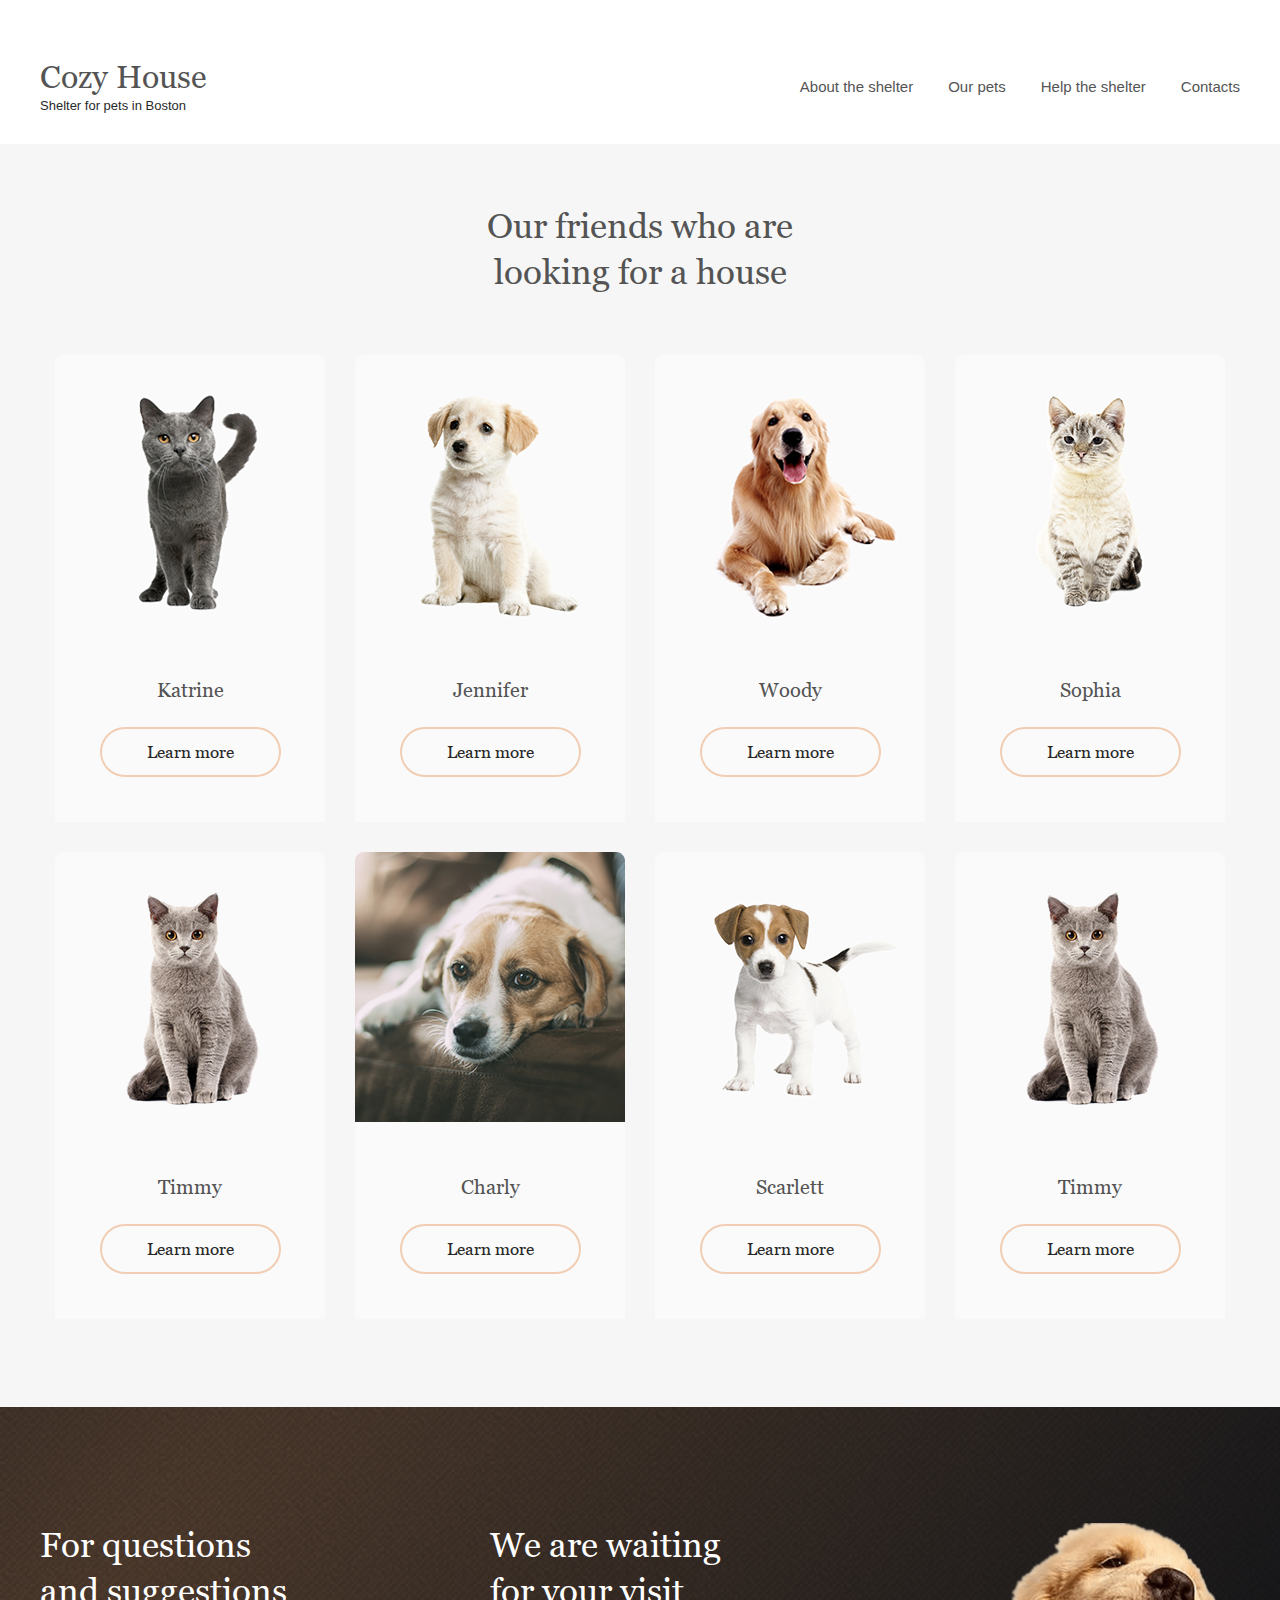
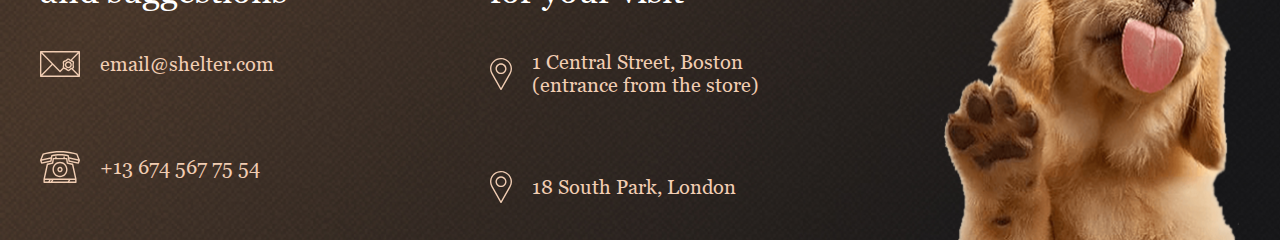
==== pets.html @ b6d7bbcd "init:completion of pets.html and added id to nav__links" ====
<!DOCTYPE html>
<html lang="en">
<head>
  <meta charset="UTF-8">
  <meta http-equiv="X-UA-Compatible" content="IE=edge">
  <meta name="viewport" content="width=device-width, initial-scale=1.0">
  <link rel='stylesheet' href="./fonts/stylesheet.css">
  <link rel="stylesheet" href="./style.css">
  <title>Our Pets</title>
</head>
<body>
  <header>
    <div class="container">
      <nav class="pets__nav">
        <div class="header__wrap">
          <p class="header__logo pets__logo">Cozy House</p>
          <span class="header__subtitle pets__subtitle">Shelter for pets in Boston</span>
        </div>
       <ul class="nav__list">
         <li class="nav__item"><a href="#" class="nav__link pets__link">About the shelter</a></li>
         <li class="nav__item"><a href="#" class="nav__link pets__link">Our pets</a></li>
         <li class="nav__item"><a href="#" class="nav__link pets__link">Help the shelter</a></li>
         <li class="nav__item"><a href="#" class="nav__link pets__link">Contacts</a></li>
       </ul>
      </nav>
    </div>
  </header>
  <main>
    <section class="pets">
    <div class="container">
      <h3 class="friends__title">Our friends who
        are looking for a house</h3>
       <div class="friends__wrap pets__wrap">
        <div class="friends__item">
          <img class="friends__image" src="./img/pets-katrine.png" alt="cat">
          <p class="friends__text">Katrine</p>
          <button class="friend__button">Learn more</button>
        </div>
        <div class="friends__item">
          <img class="friends__image" src="./img/pets-jennifer.png" alt="puppy">
          <p class="friends__text">Jennifer</p>
          <button class="friend__button">Learn more</button>
        </div>
        <div class="friends__item">
          <img class="friends__image" src="./img/pets-woody.png" alt="dog">
          <p class="friends__text">Woody</p>
          <button class="friend__button">Learn more</button>
        </div>
        <div class="friends__item">
          <img class="friends__image" src="./img/pets-sophia.png" alt="dog">
          <p class="friends__text">Sophia</p>
          <button class="friend__button">Learn more</button>
        </div>
    
          <div class="friends__item pets__item">
            <img class="friends__image" src="./img/pets-timmy.png" alt="cat">
            <p class="friends__text">Timmy</p>
            <button class="friend__button">Learn more</button>
          </div>
          <div class="friends__item pets__item">
            <img class="friends__image" src="./img/pets-charly.png" alt="dog">
            <p class="friends__text">Charly</p>
            <button class="friend__button">Learn more</button>
          </div>
          <div class="friends__item pets__item">
            <img class="friends__image" src="./img/pets-scarlet.png" alt="dog">
            <p class="friends__text">Scarlett</p>
            <button class="friend__button">Learn more</button>
          </div>
          <div class="friends__item pets__item">
            <img class="friends__image" src="./img/pets-timmy.png" alt="cat">
            <p class="friends__text">Timmy</p>
            <button class="friend__button">Learn more</button>
          </div>
        
       </div>

      </div>
     </section>
  </main>
  
  <footer class="footer">
    <div class="container">
    <div class="footer__wrapper">
      <div class="footer__contact">
       <h3 class="footer__title">For questions and suggestions</h3>
       <div class="footer__row">
         <img class="footer__img" src="./img/mail.svg" alt="mail">
         <p class="footer__text">email@shelter.com</p>
       </div>
       <div class="footer__row">
        <img class="footer__img" src="./img/phone.svg" alt="mail">
        <p class="footer__text">+13 674 567 75 54</p>
      </div>
      
      </div>
      <div class="footer__address">
        <h3 class="footer__title">We are waiting for your visit</h3>
        <div class="footer__row">
          <img class="footer__img" src="./img/pin.svg" alt="mail">
          <p class="footer__text" class="footer__text">1 Central Street, Boston (entrance from the store)</p>
        </div>
        <div class="footer__row">
          <img class="footer__img" src="./img/pin.svg" alt="mail">
          <p class="footer__text">18 South Park, London </p>
        </div>
      </div>
      <img src="./img/footer-puppy.png" alt="footer-puppy">
    </div>
  </div>
  </footer>
 
</body>
</html>
---- fonts/stylesheet.css ----
@font-face {
    font-family: 'Georgia';
    src: url('Georgia-Bold.eot');
    src: url('Georgia-Bold.eot?#iefix') format('embedded-opentype'),
        url('Georgia-Bold.woff2') format('woff2'),
        url('Georgia-Bold.woff') format('woff'),
        url('Georgia-Bold.ttf') format('truetype'),
        url('Georgia-Bold.svg#Georgia-Bold') format('svg');
    font-weight: bold;
    font-style: normal;
    font-display: swap;
}

@font-face {
    font-family: 'Georgia';
    src: url('Georgia-BoldItalic.eot');
    src: url('Georgia-BoldItalic.eot?#iefix') format('embedded-opentype'),
        url('Georgia-BoldItalic.woff2') format('woff2'),
        url('Georgia-BoldItalic.woff') format('woff'),
        url('Georgia-BoldItalic.ttf') format('truetype'),
        url('Georgia-BoldItalic.svg#Georgia-BoldItalic') format('svg');
    font-weight: bold;
    font-style: italic;
    font-display: swap;
}

@font-face {
    font-family: 'Georgia';
    src: url('Georgia-Italic.eot');
    src: url('Georgia-Italic.eot?#iefix') format('embedded-opentype'),
        url('Georgia-Italic.woff2') format('woff2'),
        url('Georgia-Italic.woff') format('woff'),
        url('Georgia-Italic.ttf') format('truetype'),
        url('Georgia-Italic.svg#Georgia-Italic') format('svg');
    font-weight: normal;
    font-style: italic;
    font-display: swap;
}

@font-face {
    font-family: 'Georgia';
    src: url('Georgia.eot');
    src: url('Georgia.eot?#iefix') format('embedded-opentype'),
        url('Georgia.woff2') format('woff2'),
        url('Georgia.woff') format('woff'),
        url('Georgia.ttf') format('truetype'),
        url('Georgia.svg#Georgia') format('svg');
    font-weight: normal;
    font-style: normal;
    font-display: swap;
}
---- style.css ----
*{
  margin:0;
  padding:0;
  box-sizing: border-box;
}
body {
  font-family: 'Georgia',Arial, Helvetica, sans-serif;
}
img{
  max-width: 100%;
}
.container {
  max-width: 1200px;
  margin: 0 auto;
  padding-top:60px;
 
}
.header {
background: url(./img/start-screen-background.jpg) ;
background-repeat: no-repeat;
background-size: cover;

}
.header__logo{
font-family: 'Georgia';
font-style: normal;
font-weight: 400;
font-size: 32px;
line-height: 110%;
color: #F1CDB3;

}
.header__subtitle{
font-family: 'Arial';
font-style: normal;
font-weight: 400;
font-size: 13px;
line-height: 15px;
color: #FFFFFF;
}


nav{
  display: flex;
  justify-content: space-between;
  align-items: center;
}
.nav__list{
  list-style-type: none;
  display: flex;
  
}
.nav__item{
  margin-right: 35px;
}
.nav__item:last-child{
  margin: 0;
}
.nav__link {
  text-decoration: none;
  font-family: 'Arial';
  font-style: normal;
  font-weight: 400;
  font-size: 15px;
  line-height: 160%;
  color: #CDCDCD;
}
.nav__link:hover{
  font-weight: 400;
  font-size: 15px;
  line-height: 160%;
  color: #FAFAFA;
  border-bottom: 1px solid #F1CDB3;
}
.hero{
  margin-top: 77px;
}
.hero__row{
  display:flex;
  justify-content: space-around;
  align-items: center;
}
.hero__image{
  display:block;
}

.hero__title{
  font-family: 'Georgia';
  font-style: normal;
  font-weight: 400;
  font-size: 44px;
  line-height: 130%;
  color: #FFFFFF;
  max-width:310px;
}
.hero__text{
  font-family: 'Arial';
  font-style: normal;
  font-weight: 400;
  font-size: 15px;
  line-height: 160%;
  color: #CDCDCD;
  margin:42px 0;
  max-width:460px;
  text-align: justify;
}
.hero__button{
  font-family: 'Georgia';
  font-style: normal;
  font-weight: 400;
  font-size: 17px;
  line-height: 130%;
  color: #292929;
  padding:15px 45px;
  border:none;
  background: #F1CDB3;
  border-radius: 100px;
  cursor: pointer;
  
}
.hero__button:hover{
  background: #FDDCC4;
}
.about{
  padding: 80px 0 100px;
}
.about__row{
  display:flex;
  justify-content: space-evenly;
  
}
.about__title{
  font-family: 'Georgia';
  font-style: normal;
  font-weight: 400;
  font-size: 35px;
  line-height: 130%;
  color: #545454;
}
.about__wrap{
  max-width:430px;
}
.about__image{
  max-width: 300px;
  max-height: 408px;
}
.about__text{
  font-family: 'Arial';
  font-style: normal;
  font-weight: 400;
  font-size: 15px;
  line-height: 160%;
  color: #4C4C4C;
  padding:25px 0;
}
.friends{
  background-color:#F6F6F6;
  padding:80px 0;
  text-align: center;
}
.friends__title{
  font-family: 'Georgia';
  font-style: normal;
  font-weight: 400;
  font-size: 35px;
  line-height: 130%;
  color: #545454;
  max-width:400px;
  margin:0 auto;
  text-align: center;
}

.friends__wrap{
  display:flex;
  justify-content: space-around;
  margin-top:60px;
}
.friends__item{
  background: #FAFAFA;
  width:270px;
  text-align: center;
  border-radius: 9px 9px 0px 0px;
}
.friends__text{
  padding:50px 0 25px;
  font-family: 'Georgia';
  font-style: normal;
  font-weight: 400;
  font-size: 20px;
  line-height: 23px;
  color: #545454;
}
.friend__button{
  background: #FAFAFA;
  margin-bottom: 45px;
  font-family: 'Georgia';
  font-style: normal;
  font-weight: 400;
  font-size: 17px;
  line-height: 130%;
  color: #292929;
  padding:12px 45px;
  border-radius: 100px;
  border:2px solid #F1CDB3;
  cursor: pointer;
}
.friend__button:hover{
  background: #FDDCC4;
}
.friends__button{
  background: #F1CDB3;
  border-radius: 100px;
  border:2px solid #F1CDB3;
  cursor: pointer;
  font-family: 'Georgia';
  font-style: normal;
  font-weight: 400;
  font-size: 17px;
  line-height: 130%;
  color: #292929;
  padding:15px 45px;
  margin:60px 0;
  
}
.friends__button:hover{
  background: #FDDCC4;
}
.help{
  padding-bottom: 100px;
}
.help__title{
  
}
.help__row{
  display:flex;
  flex-wrap: wrap;
  justify-content: space-around;
  row-gap: 120px;
  column-gap: 55px;
}
.help__wrap{
  display:flex;
  flex-wrap: wrap;
  justify-content:space-evenly;
  row-gap: 120px;
  column-gap: 55px;
  padding-top: 58px;
}
.help__item{
  text-align: center;
}
.help__item img{
  padding-bottom: 30px;
}
.help__item p{
  font-family: 'Georgia';
  font-style: normal;
  font-weight: 400;
  font-size: 20px;
  line-height: 115%;
  color: #545454;
}
.help__title{
  font-family: 'Georgia';
  font-style: normal;
  font-weight: 400;
  font-size: 35px;
  line-height: 130%;
  color: #545454;
  padding-top:80px;
  max-width:308px;
  margin:0 auto;
  text-align: center;
  padding-bottom: 58px;
}
.donation{
  padding:91px 0 110px;
}
.donation__wrap{
  display:flex;
  justify-content:center;
}
.donation__img{
 margin-right:30px;
}
.donation__number{
  max-width:380px;
}
.donation__title{
  font-family: 'Georgia';
  font-style: normal;
  font-weight: 400;
  font-size: 35px;
  line-height: 130%;
  color: #545454;
  margin-bottom: 20px;
 
}
.donation__subtitle{
  font-family: 'Georgia';
  font-style: normal;
  font-weight: 400;
  font-size: 15px;
  line-height: 110%;
  color: #545454;
}
.donation__text{
  font-family: 'Arial';
  font-style: italic;
  font-weight: 400;
  font-size: 12px;
  line-height: 18px;
  color: #B2B2B2;
}
.donation__row{
  display:flex;
  align-items: center;
  justify-content: center;
  background: #F1CDB3;
  border-radius: 9px;
  padding:10px 0;
  margin:20px 0;
  

}
.donation__image{
  padding-right: 15px;
}
.donation__credit-number{
  font-family: 'Georgia';
  font-style: normal;
  font-weight: 400;
  font-size: 20px;
  line-height: 115%;
  color: #545454;
}
.footer{
  background-image:url(./img/footer-gradient-background.jpg);
  background-size: cover;
  background-repeat: no-repeat;
}
.footer__wrapper{
  display:flex;
  justify-content: space-between;
  padding-top:56px;
}
.footer__title{
  font-family: 'Georgia';
  font-style: normal;
  font-weight: 400;
  font-size: 35px;
  line-height: 130%;
  color: #FFFFFF;
  max-width: 270px;
  
}
.footer__row{
  display:flex;
  align-items: center;
  padding:37px 0 37px;
  max-width: 270px;
}
.footer__text{
  font-family: 'Georgia';
  font-style: normal;
  font-weight: 400;
  font-size: 20px;
  line-height: 115%;
  color: #F1CDB3;
}
.footer__img{
  padding-right:20px;
}
.pets{
  background: #F6F6F6;
  text-align: center;
 
}
.pets__wrap{
  display: flex;
  flex-wrap: wrap;
}
.pets__item{
  margin: 30px 0 88px;
}
.pets__logo{
  color: #545454;
}
.pets__subtitle{
  color: #292929;
}
.pets__link{
  color: #545454;
}
.pets__link:hover{
  color: #292929;
}
.pets__nav{
  background-color: #FFFFFF;
  padding-bottom: 30px;
}
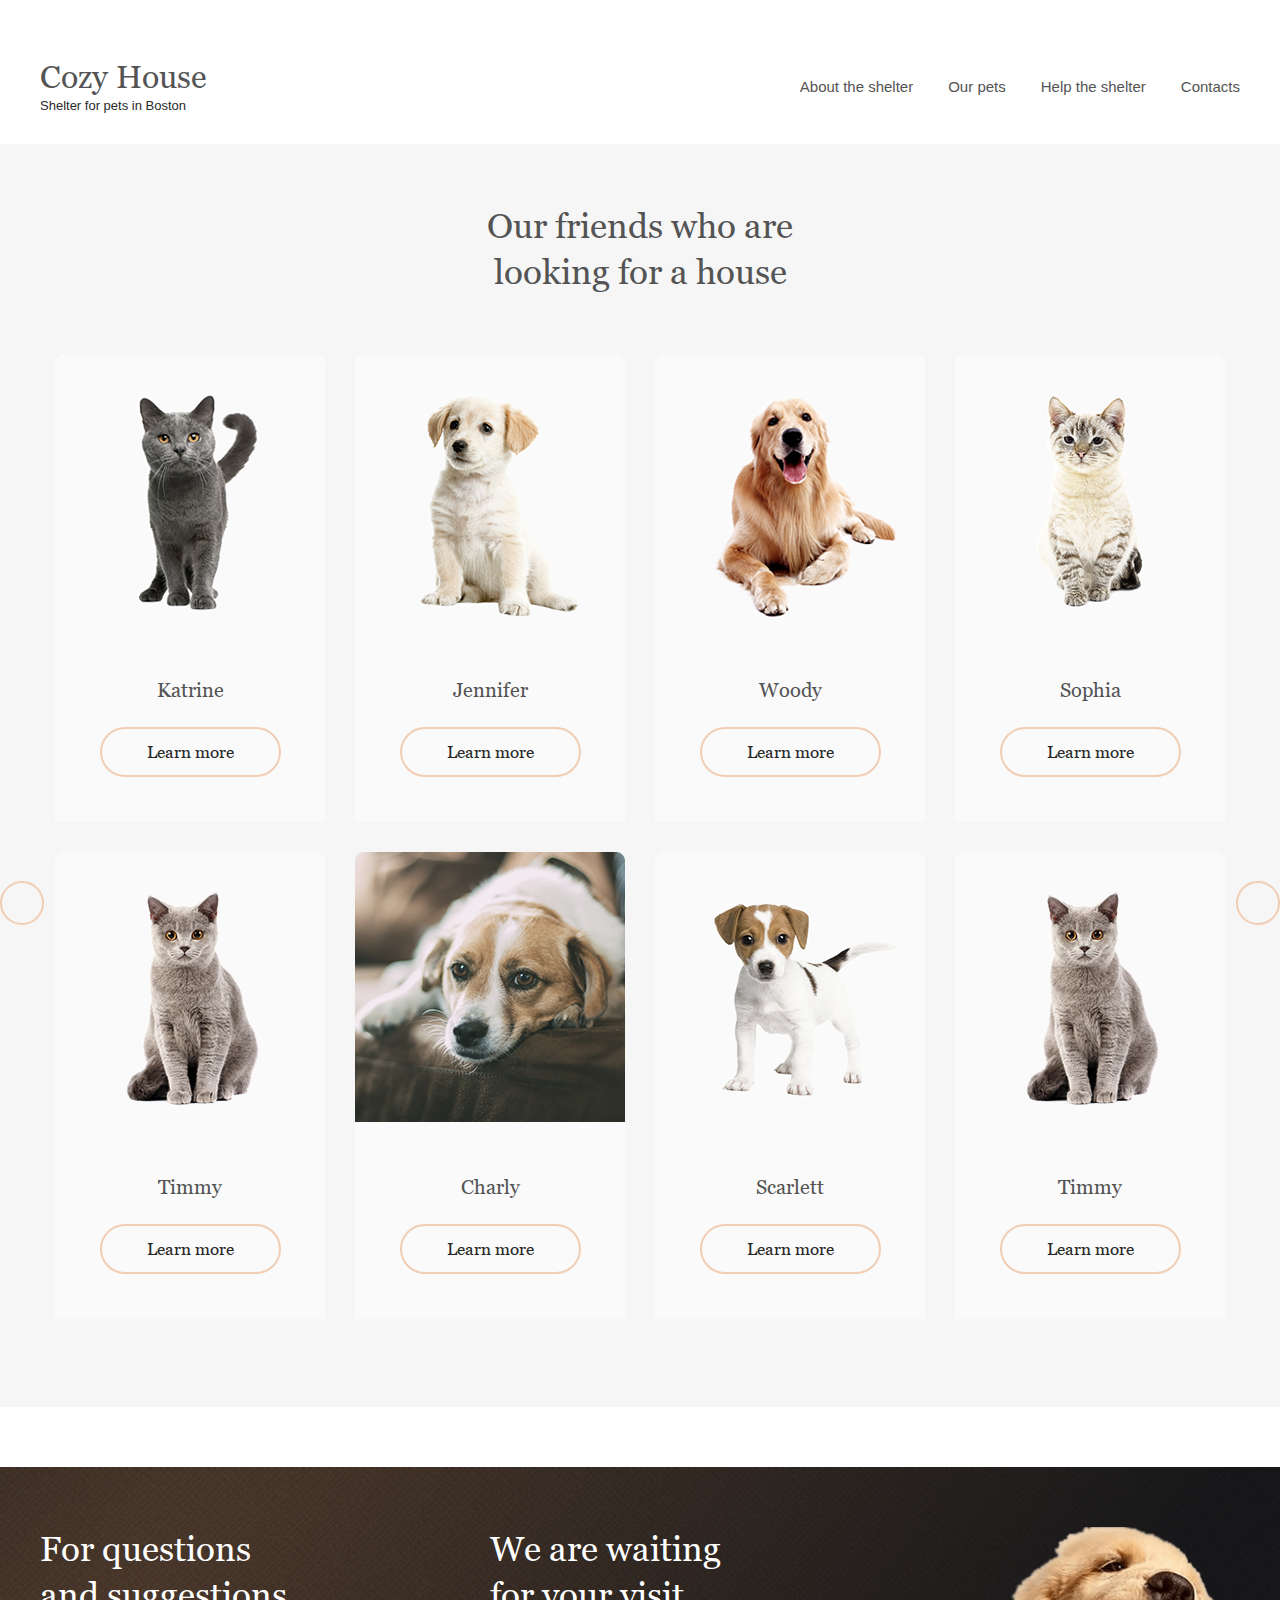
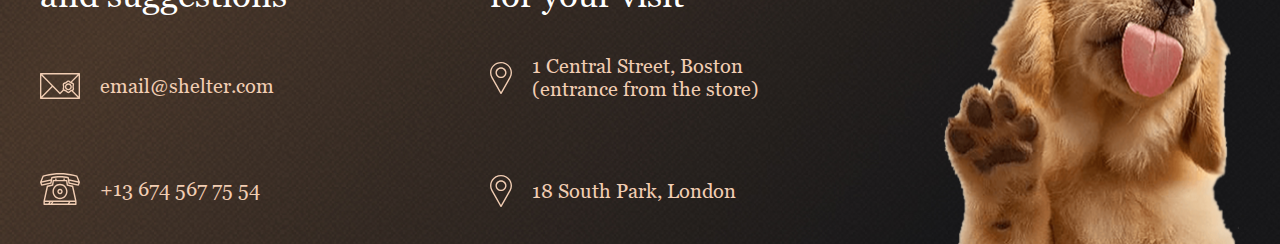
==== commit e82b6078: "init footer title padding-bottom added" ====
--- a/pets.html
+++ b/pets.html
@@ -83,7 +83,7 @@
     <div class="container">
     <div class="footer__wrapper">
       <div class="footer__contact">
-       <h3 class="footer__title">For questions and suggestions</h3>
+       <h3 class="footer__title footer__questions">For questions and suggestions</h3>
        <div class="footer__row">
          <img class="footer__img" src="./img/mail.svg" alt="mail">
          <p class="footer__text">email@shelter.com</p>
--- a/style.css
+++ b/style.css
@@ -1,11 +1,13 @@
-*{
+ *{
   margin:0;
   padding:0;
   box-sizing: border-box;
-}
+ }
+
 body {
-  font-family: 'Georgia',Arial, Helvetica, sans-serif;
-}
+  font-family: 'Georgia', sans-serif;
+}
+
 img{
   max-width: 100%;
 }
@@ -16,13 +18,12 @@
  
 }
 .header {
-background: url(./img/start-screen-background.jpg) ;
+background: url(./img/start-screen-background.jpg );
 background-repeat: no-repeat;
 background-size: cover;
 
 }
 .header__logo{
-font-family: 'Georgia';
 font-style: normal;
 font-weight: 400;
 font-size: 32px;
@@ -64,6 +65,7 @@
   font-size: 15px;
   line-height: 160%;
   color: #CDCDCD;
+  transition: 0.3s;
 }
 .nav__link:hover{
   font-weight: 400;
@@ -85,7 +87,6 @@
 }
 
 .hero__title{
-  font-family: 'Georgia';
   font-style: normal;
   font-weight: 400;
   font-size: 44px;
@@ -105,14 +106,13 @@
   text-align: justify;
 }
 .hero__button{
-  font-family: 'Georgia';
   font-style: normal;
   font-weight: 400;
   font-size: 17px;
   line-height: 130%;
   color: #292929;
   padding:15px 45px;
-  border:none;
+  text-decoration: none;
   background: #F1CDB3;
   border-radius: 100px;
   cursor: pointer;
@@ -130,7 +130,6 @@
   
 }
 .about__title{
-  font-family: 'Georgia';
   font-style: normal;
   font-weight: 400;
   font-size: 35px;
@@ -155,11 +154,10 @@
 }
 .friends{
   background-color:#F6F6F6;
-  padding:80px 0;
+  padding:80px 0 100px;
   text-align: center;
 }
 .friends__title{
-  font-family: 'Georgia';
   font-style: normal;
   font-weight: 400;
   font-size: 35px;
@@ -173,14 +171,16 @@
 .friends__wrap{
   display:flex;
   justify-content: space-around;
-  margin-top:60px;
+  margin:60px 0;
 }
 .friends__item{
   background: #FAFAFA;
   width:270px;
   text-align: center;
   border-radius: 9px 9px 0px 0px;
-}
+  cursor:pointer;
+}
+
 .friends__text{
   padding:50px 0 25px;
   font-family: 'Georgia';
@@ -203,6 +203,7 @@
   border-radius: 100px;
   border:2px solid #F1CDB3;
   cursor: pointer;
+
 }
 .friend__button:hover{
   background: #FDDCC4;
@@ -210,16 +211,14 @@
 .friends__button{
   background: #F1CDB3;
   border-radius: 100px;
-  border:2px solid #F1CDB3;
   cursor: pointer;
-  font-family: 'Georgia';
   font-style: normal;
   font-weight: 400;
   font-size: 17px;
   line-height: 130%;
   color: #292929;
   padding:15px 45px;
-  margin:60px 0;
+  text-decoration: none;
   
 }
 .friends__button:hover{
@@ -228,9 +227,7 @@
 .help{
   padding-bottom: 100px;
 }
-.help__title{
-  
-}
+
 .help__row{
   display:flex;
   flex-wrap: wrap;
@@ -253,7 +250,6 @@
   padding-bottom: 30px;
 }
 .help__item p{
-  font-family: 'Georgia';
   font-style: normal;
   font-weight: 400;
   font-size: 20px;
@@ -261,7 +257,6 @@
   color: #545454;
 }
 .help__title{
-  font-family: 'Georgia';
   font-style: normal;
   font-weight: 400;
   font-size: 35px;
@@ -287,7 +282,6 @@
   max-width:380px;
 }
 .donation__title{
-  font-family: 'Georgia';
   font-style: normal;
   font-weight: 400;
   font-size: 35px;
@@ -297,7 +291,6 @@
  
 }
 .donation__subtitle{
-  font-family: 'Georgia';
   font-style: normal;
   font-weight: 400;
   font-size: 15px;
@@ -327,7 +320,6 @@
   padding-right: 15px;
 }
 .donation__credit-number{
-  font-family: 'Georgia';
   font-style: normal;
   font-weight: 400;
   font-size: 20px;
@@ -342,10 +334,8 @@
 .footer__wrapper{
   display:flex;
   justify-content: space-between;
-  padding-top:56px;
 }
 .footer__title{
-  font-family: 'Georgia';
   font-style: normal;
   font-weight: 400;
   font-size: 35px;
@@ -360,6 +350,9 @@
   padding:37px 0 37px;
   max-width: 270px;
 }
+.footer__questions{
+  padding-bottom:18px;
+}
 .footer__text{
   font-family: 'Georgia';
   font-style: normal;
@@ -398,4 +391,38 @@
 .pets__nav{
   background-color: #FFFFFF;
   padding-bottom: 30px;
+}
+
+.friends__wrap{
+  position:relative;
+
+}
+.friends__wrap::before {
+  position:absolute;
+  top:50%;
+  left:-40px;
+  content:"";
+  border: 2px solid #F1CDB3;
+  width:40px;
+  height:40px;
+  border-radius: 50%;
+  cursor: pointer;
+ 
+
+}
+.friends__wrap::after {
+  position:absolute;
+  top:50%;
+  right:-40px;
+  content:"";
+  border: 2px solid #F1CDB3;
+  width:40px;
+  height:40px;
+  border-radius: 50%;
+  cursor:pointer;
+ 
+
+}
+@media screen and (max-width: 768px){
+
 }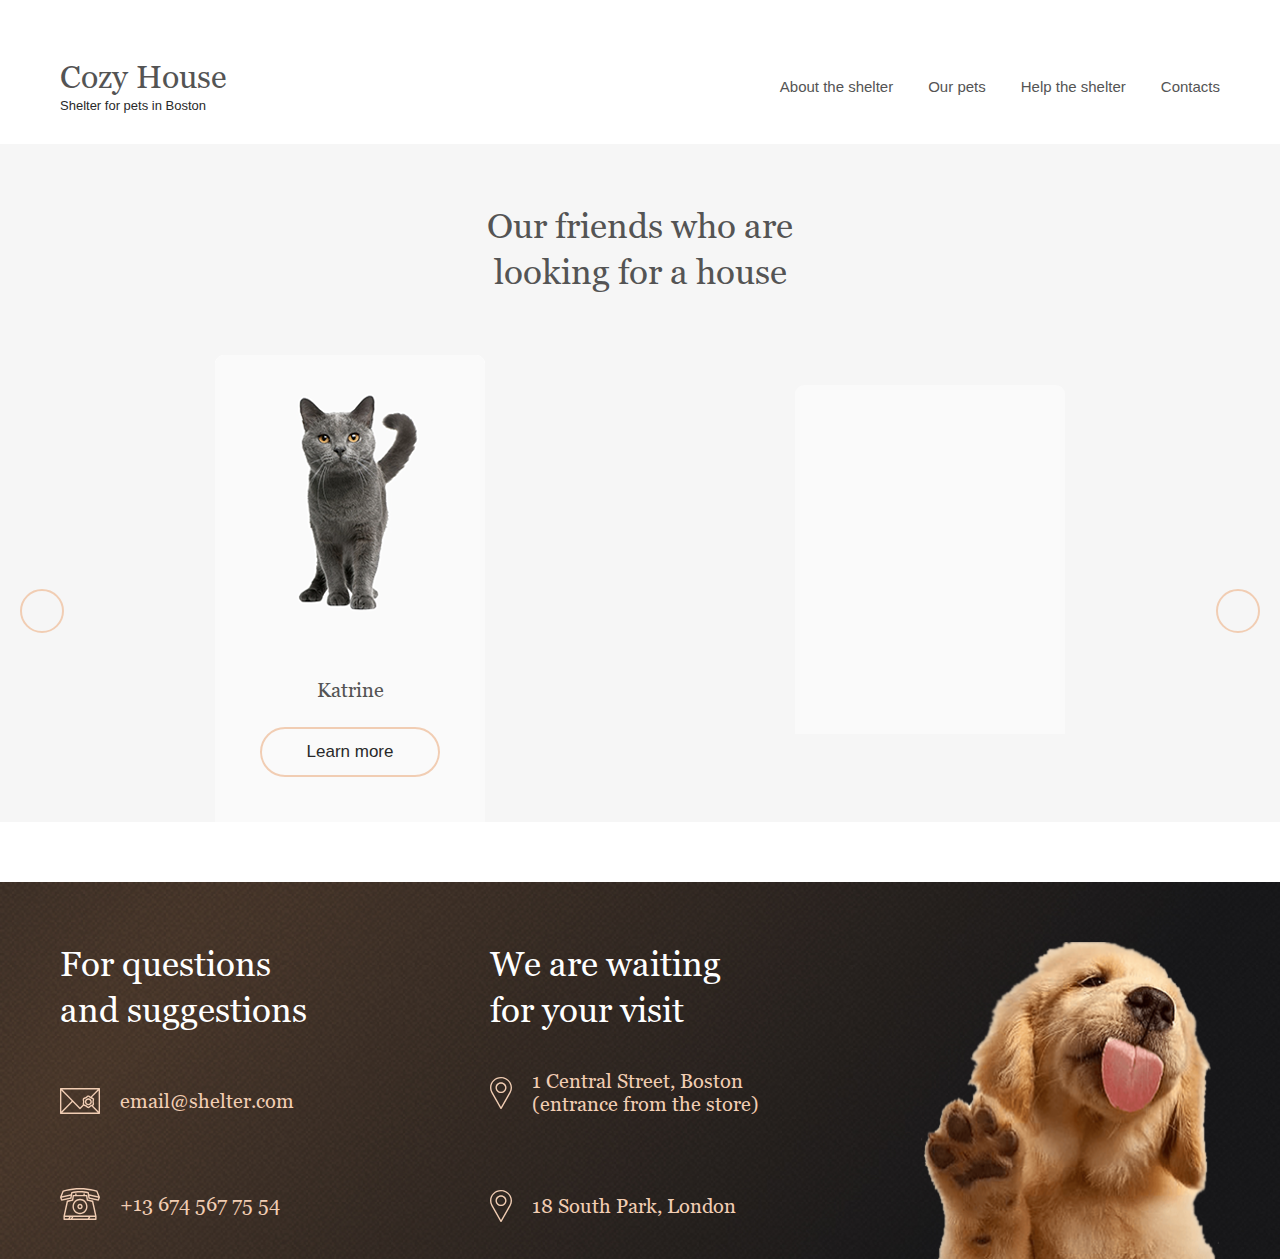
==== commit 23ac0bab: "init: addition modals and font-style correction" ====
--- a/pets.html
+++ b/pets.html
@@ -36,28 +36,20 @@
           <p class="friends__text">Katrine</p>
           <button class="friend__button">Learn more</button>
         </div>
-        <div class="friends__item">
-          <img class="friends__image" src="./img/pets-jennifer.png" alt="puppy">
-          <p class="friends__text">Jennifer</p>
-          <button class="friend__button">Learn more</button>
-        </div>
-        <div class="friends__item">
-          <img class="friends__image" src="./img/pets-woody.png" alt="dog">
-          <p class="friends__text">Woody</p>
-          <button class="friend__button">Learn more</button>
-        </div>
-        <div class="friends__item">
-          <img class="friends__image" src="./img/pets-sophia.png" alt="dog">
-          <p class="friends__text">Sophia</p>
-          <button class="friend__button">Learn more</button>
-        </div>
+      
     
           <div class="friends__item pets__item">
-            <img class="friends__image" src="./img/pets-timmy.png" alt="cat">
-            <p class="friends__text">Timmy</p>
-            <button class="friend__button">Learn more</button>
-          </div>
-          <div class="friends__item pets__item">
+            
+          </div> 
+
+
+
+
+
+
+
+          
+          <!-- <div class="friends__item pets__item">
             <img class="friends__image" src="./img/pets-charly.png" alt="dog">
             <p class="friends__text">Charly</p>
             <button class="friend__button">Learn more</button>
@@ -71,7 +63,7 @@
             <img class="friends__image" src="./img/pets-timmy.png" alt="cat">
             <p class="friends__text">Timmy</p>
             <button class="friend__button">Learn more</button>
-          </div>
+          </div> -->
         
        </div>
 
@@ -109,6 +101,6 @@
     </div>
   </div>
   </footer>
- 
+  <script src="main.js"></script>
 </body>
 </html>--- a/style.css
+++ b/style.css
@@ -6,6 +6,8 @@
 
 body {
   font-family: 'Georgia', sans-serif;
+  font-style: normal;
+  
 }
 
 img{
@@ -14,7 +16,7 @@
 .container {
   max-width: 1200px;
   margin: 0 auto;
-  padding-top:60px;
+  padding:60px 20px 0;
  
 }
 .header {
@@ -24,7 +26,6 @@
 
 }
 .header__logo{
-font-style: normal;
 font-weight: 400;
 font-size: 32px;
 line-height: 110%;
@@ -32,8 +33,7 @@
 
 }
 .header__subtitle{
-font-family: 'Arial';
-font-style: normal;
+font-family: 'Arial' ;
 font-weight: 400;
 font-size: 13px;
 line-height: 15px;
@@ -82,7 +82,7 @@
   justify-content: space-around;
   align-items: center;
 }
-.hero__image{
+.hero__image img {
   display:block;
 }
 
@@ -96,7 +96,6 @@
 }
 .hero__text{
   font-family: 'Arial';
-  font-style: normal;
   font-weight: 400;
   font-size: 15px;
   line-height: 160%;
@@ -106,7 +105,7 @@
   text-align: justify;
 }
 .hero__button{
-  font-style: normal;
+ 
   font-weight: 400;
   font-size: 17px;
   line-height: 130%;
@@ -130,7 +129,7 @@
   
 }
 .about__title{
-  font-style: normal;
+  
   font-weight: 400;
   font-size: 35px;
   line-height: 130%;
@@ -145,7 +144,6 @@
 }
 .about__text{
   font-family: 'Arial';
-  font-style: normal;
   font-weight: 400;
   font-size: 15px;
   line-height: 160%;
@@ -158,7 +156,6 @@
   text-align: center;
 }
 .friends__title{
-  font-style: normal;
   font-weight: 400;
   font-size: 35px;
   line-height: 130%;
@@ -183,8 +180,6 @@
 
 .friends__text{
   padding:50px 0 25px;
-  font-family: 'Georgia';
-  font-style: normal;
   font-weight: 400;
   font-size: 20px;
   line-height: 23px;
@@ -193,8 +188,6 @@
 .friend__button{
   background: #FAFAFA;
   margin-bottom: 45px;
-  font-family: 'Georgia';
-  font-style: normal;
   font-weight: 400;
   font-size: 17px;
   line-height: 130%;
@@ -212,7 +205,6 @@
   background: #F1CDB3;
   border-radius: 100px;
   cursor: pointer;
-  font-style: normal;
   font-weight: 400;
   font-size: 17px;
   line-height: 130%;
@@ -235,6 +227,7 @@
   row-gap: 120px;
   column-gap: 55px;
 }
+
 .help__wrap{
   display:flex;
   flex-wrap: wrap;
@@ -250,14 +243,12 @@
   padding-bottom: 30px;
 }
 .help__item p{
-  font-style: normal;
   font-weight: 400;
   font-size: 20px;
   line-height: 115%;
   color: #545454;
 }
 .help__title{
-  font-style: normal;
   font-weight: 400;
   font-size: 35px;
   line-height: 130%;
@@ -270,6 +261,7 @@
 }
 .donation{
   padding:91px 0 110px;
+  background: #F6F6F6;
 }
 .donation__wrap{
   display:flex;
@@ -282,7 +274,6 @@
   max-width:380px;
 }
 .donation__title{
-  font-style: normal;
   font-weight: 400;
   font-size: 35px;
   line-height: 130%;
@@ -291,7 +282,6 @@
  
 }
 .donation__subtitle{
-  font-style: normal;
   font-weight: 400;
   font-size: 15px;
   line-height: 110%;
@@ -320,7 +310,6 @@
   padding-right: 15px;
 }
 .donation__credit-number{
-  font-style: normal;
   font-weight: 400;
   font-size: 20px;
   line-height: 115%;
@@ -336,7 +325,6 @@
   justify-content: space-between;
 }
 .footer__title{
-  font-style: normal;
   font-weight: 400;
   font-size: 35px;
   line-height: 130%;
@@ -354,8 +342,6 @@
   padding-bottom:18px;
 }
 .footer__text{
-  font-family: 'Georgia';
-  font-style: normal;
   font-weight: 400;
   font-size: 20px;
   line-height: 115%;
@@ -423,6 +409,141 @@
  
 
 }
+.swiper {
+  width: 600px;
+  height: 300px;
+}
+.popup__back{
+  position:fixed;
+  top:0;
+  left:0;
+  width:100%;
+  height:100vh;
+  opacity:0;
+  pointer-events: none;
+  transition:0.5s all;
+  background: rgba(41, 41, 41, 0.6);
+}
+.popup__back.active{
+  opacity:1;
+  pointer-events: all;
+  transition:0.5s all;
+}
+.popup{
+  position:fixed;
+  top:50%;
+  left:50%;
+  transform:translate(-50%,-50%) scale(0);
+  transition:0.5s all;
+  background: #FAFAFA;
+  border-radius: 9px;
+  max-width:700px;
+  max-height: 100%;
+  padding-right:20px;
+ 
+}
+.popup.active{
+  transform:translate(-50%,-50%) scale(1);
+  transition:0.5s all;
+}
+.popup:after{
+  position:absolute;
+  content:"X";
+  top:-18px;
+  right:-28px;
+  border-radius: 50%;
+  border:1px solid #F1CDB3;;
+  padding:7px;
+
+}
+.popup__wrapper{
+  display:flex;
+  justify-content: center;
+  align-items: center;
+}
+.popup__img{
+  max-width: 350px;
+  max-height:350px;
+}
+.popup__name {
+font-weight: 400;
+font-size: 35px;
+line-height: 130%;
+letter-spacing: 0.06em;
+color: #000000;
+}
+.popup__title{
+font-weight: 400;
+font-size: 20px;
+line-height: 115%;
+letter-spacing: 0.06em;
+color: #000000;
+padding:10px 0 20px;
+}
+.popup__text{
+font-weight: 400;
+font-size: 15px;
+line-height: 110%;
+letter-spacing: 0.06em;
+color: #000000;
+max-width:300px;
+}
+.popup__list{
+  padding-top: 20px;
+}
+.popup span{
+font-weight: 600;
+font-size: 15px;
+line-height: 110%;
+color: #000000;
+}
+@media (max-width:1024px){
+  .container{
+    max-width: 970px;
+}
+}
+
 @media screen and (max-width: 768px){
+.hero__row
+ {
+  flex-direction:column;
+  width:100%;
+}
+.hero__image {
+  margin-top: 100px;
+}
+.about__row{
+  flex-direction: column-reverse;
+  justify-content: center;
+  align-items: center;
+}
+.about__image{
+  margin-top: 80px;
+}
+.friends__item{
+ min-width: 49%;
+ margin:0 10px 0 0;
+}
+
+.donation__wrap{
+  flex-direction: column-reverse;
+  align-items: center;
+}
+.donation__img{
+  margin-top:60px;
+}
+.footer__wrapper{
+  flex-wrap: wrap;
+  align-items: center;
+}
+.footer__dog{
+  margin:65px auto;
+  margin-bottom: 0;
+}
+}
+@media screen and (max-width: 576px){
+
+}
+@media screen and (max-width: 375px){
 
 }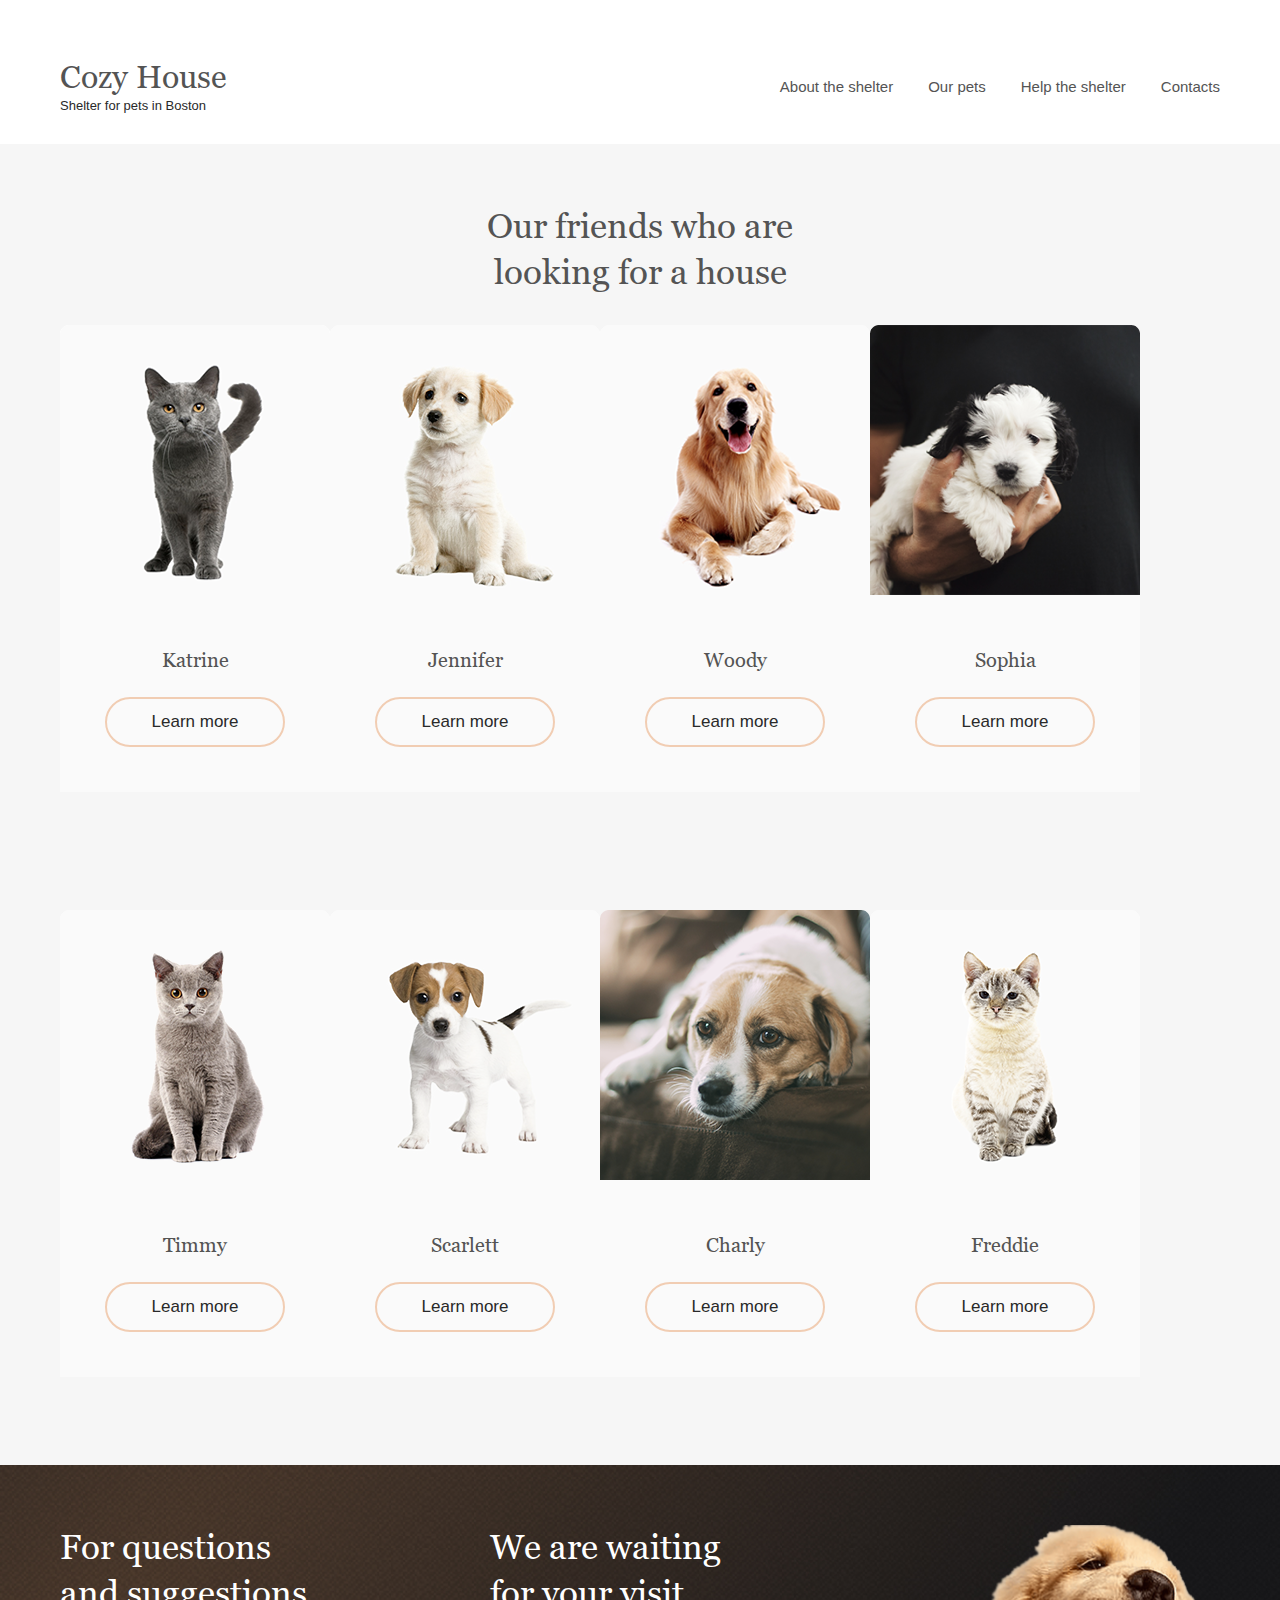
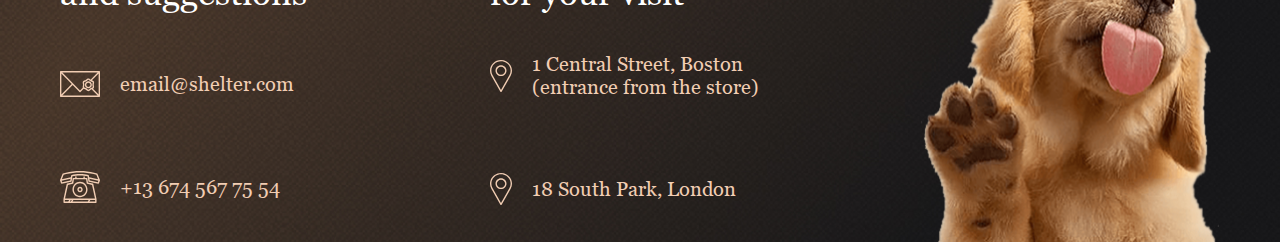
==== commit b8ca6d51: "feat: fetch data and added url links" ====
--- a/pets.html
+++ b/pets.html
@@ -1,106 +1,91 @@
 <!DOCTYPE html>
 <html lang="en">
-<head>
-  <meta charset="UTF-8">
-  <meta http-equiv="X-UA-Compatible" content="IE=edge">
-  <meta name="viewport" content="width=device-width, initial-scale=1.0">
-  <link rel='stylesheet' href="./fonts/stylesheet.css">
-  <link rel="stylesheet" href="./style.css">
-  <title>Our Pets</title>
-</head>
-<body>
-  <header>
-    <div class="container">
-      <nav class="pets__nav">
-        <div class="header__wrap">
-          <p class="header__logo pets__logo">Cozy House</p>
-          <span class="header__subtitle pets__subtitle">Shelter for pets in Boston</span>
+  <head>
+    <meta charset="UTF-8" />
+    <meta http-equiv="X-UA-Compatible" content="IE=edge" />
+    <meta name="viewport" content="width=device-width, initial-scale=1.0" />
+    <link rel="stylesheet" href="./fonts/stylesheet.css" />
+    <link rel="stylesheet" href="./style.css" />
+    <title>Our Pets</title>
+  </head>
+  <body>
+    <header>
+      <div class="container">
+        <nav class="pets__nav">
+          <div class="header__wrap">
+            <p class="header__logo pets__logo">Cozy House</p>
+            <span class="header__subtitle pets__subtitle"
+              >Shelter for pets in Boston</span
+            >
+          </div>
+          <ul class="nav__list">
+            <li class="nav__item">
+              <a href="#about__shelter" class="nav__link pets__link"
+                >About the shelter</a
+              >
+            </li>
+            <li class="nav__item">
+              <a href="#pets" class="nav__link pets__link">Our pets</a>
+            </li>
+            <li class="nav__item">
+              <a
+                href="index.html#help"
+                target="_blank"
+                class="nav__link pets__link"
+                >Help the shelter</a
+              >
+            </li>
+            <li class="nav__item">
+              <a href="#footer" class="nav__link pets__link">Contacts</a>
+            </li>
+          </ul>
+        </nav>
+      </div>
+    </header>
+    <main>
+      <section class="pets">
+        <div class="container">
+          <h3 class="friends__title">
+            Our friends who are looking for a house
+          </h3>
+          <div class="pets__wrap"></div>
         </div>
-       <ul class="nav__list">
-         <li class="nav__item"><a href="#" class="nav__link pets__link">About the shelter</a></li>
-         <li class="nav__item"><a href="#" class="nav__link pets__link">Our pets</a></li>
-         <li class="nav__item"><a href="#" class="nav__link pets__link">Help the shelter</a></li>
-         <li class="nav__item"><a href="#" class="nav__link pets__link">Contacts</a></li>
-       </ul>
-      </nav>
-    </div>
-  </header>
-  <main>
-    <section class="pets">
-    <div class="container">
-      <h3 class="friends__title">Our friends who
-        are looking for a house</h3>
-       <div class="friends__wrap pets__wrap">
-        <div class="friends__item">
-          <img class="friends__image" src="./img/pets-katrine.png" alt="cat">
-          <p class="friends__text">Katrine</p>
-          <button class="friend__button">Learn more</button>
-        </div>
-      
-    
-          <div class="friends__item pets__item">
-            
-          </div> 
+      </section>
+    </main>
 
-
-
-
-
-
-
-          
-          <!-- <div class="friends__item pets__item">
-            <img class="friends__image" src="./img/pets-charly.png" alt="dog">
-            <p class="friends__text">Charly</p>
-            <button class="friend__button">Learn more</button>
+    <footer class="footer" id="footer">
+      <div class="container">
+        <div class="footer__wrapper">
+          <div class="footer__contact">
+            <h3 class="footer__title footer__questions">
+              For questions and suggestions
+            </h3>
+            <div class="footer__row">
+              <img class="footer__img" src="./img/mail.svg" alt="mail" />
+              <p class="footer__text">email@shelter.com</p>
+            </div>
+            <div class="footer__row">
+              <img class="footer__img" src="./img/phone.svg" alt="mail" />
+              <p class="footer__text">+13 674 567 75 54</p>
+            </div>
           </div>
-          <div class="friends__item pets__item">
-            <img class="friends__image" src="./img/pets-scarlet.png" alt="dog">
-            <p class="friends__text">Scarlett</p>
-            <button class="friend__button">Learn more</button>
+          <div class="footer__address">
+            <h3 class="footer__title">We are waiting for your visit</h3>
+            <div class="footer__row">
+              <img class="footer__img" src="./img/pin.svg" alt="mail" />
+              <p class="footer__text" class="footer__text">
+                1 Central Street, Boston (entrance from the store)
+              </p>
+            </div>
+            <div class="footer__row">
+              <img class="footer__img" src="./img/pin.svg" alt="mail" />
+              <p class="footer__text">18 South Park, London</p>
+            </div>
           </div>
-          <div class="friends__item pets__item">
-            <img class="friends__image" src="./img/pets-timmy.png" alt="cat">
-            <p class="friends__text">Timmy</p>
-            <button class="friend__button">Learn more</button>
-          </div> -->
-        
-       </div>
-
-      </div>
-     </section>
-  </main>
-  
-  <footer class="footer">
-    <div class="container">
-    <div class="footer__wrapper">
-      <div class="footer__contact">
-       <h3 class="footer__title footer__questions">For questions and suggestions</h3>
-       <div class="footer__row">
-         <img class="footer__img" src="./img/mail.svg" alt="mail">
-         <p class="footer__text">email@shelter.com</p>
-       </div>
-       <div class="footer__row">
-        <img class="footer__img" src="./img/phone.svg" alt="mail">
-        <p class="footer__text">+13 674 567 75 54</p>
-      </div>
-      
-      </div>
-      <div class="footer__address">
-        <h3 class="footer__title">We are waiting for your visit</h3>
-        <div class="footer__row">
-          <img class="footer__img" src="./img/pin.svg" alt="mail">
-          <p class="footer__text" class="footer__text">1 Central Street, Boston (entrance from the store)</p>
-        </div>
-        <div class="footer__row">
-          <img class="footer__img" src="./img/pin.svg" alt="mail">
-          <p class="footer__text">18 South Park, London </p>
+          <img src="./img/footer-puppy.png" alt="footer-puppy" />
         </div>
       </div>
-      <img src="./img/footer-puppy.png" alt="footer-puppy">
-    </div>
-  </div>
-  </footer>
-  <script src="main.js"></script>
-</body>
-</html>+    </footer>
+    <script src="main.js"></script>
+  </body>
+</html>
--- a/style.css
+++ b/style.css
@@ -419,17 +419,21 @@
   left:0;
   width:100%;
   height:100vh;
-  opacity:0;
+  display:none;
+  /* opacity:0; */
   pointer-events: none;
   transition:0.5s all;
   background: rgba(41, 41, 41, 0.6);
 }
-.popup__back.active{
+/* .popup__back.active{
   opacity:1;
   pointer-events: all;
   transition:0.5s all;
-}
-.popup{
+} */
+.popup,
+.popup2,
+.popup3
+{
   position:fixed;
   top:50%;
   left:50%;
@@ -440,12 +444,13 @@
   max-width:700px;
   max-height: 100%;
   padding-right:20px;
- 
-}
-.popup.active{
+  transform:translate(-50%,-50%) scale(1);
+  display:none;
+}
+/* .popup.active{
   transform:translate(-50%,-50%) scale(1);
   transition:0.5s all;
-}
+} */
 .popup:after{
   position:absolute;
   content:"X";
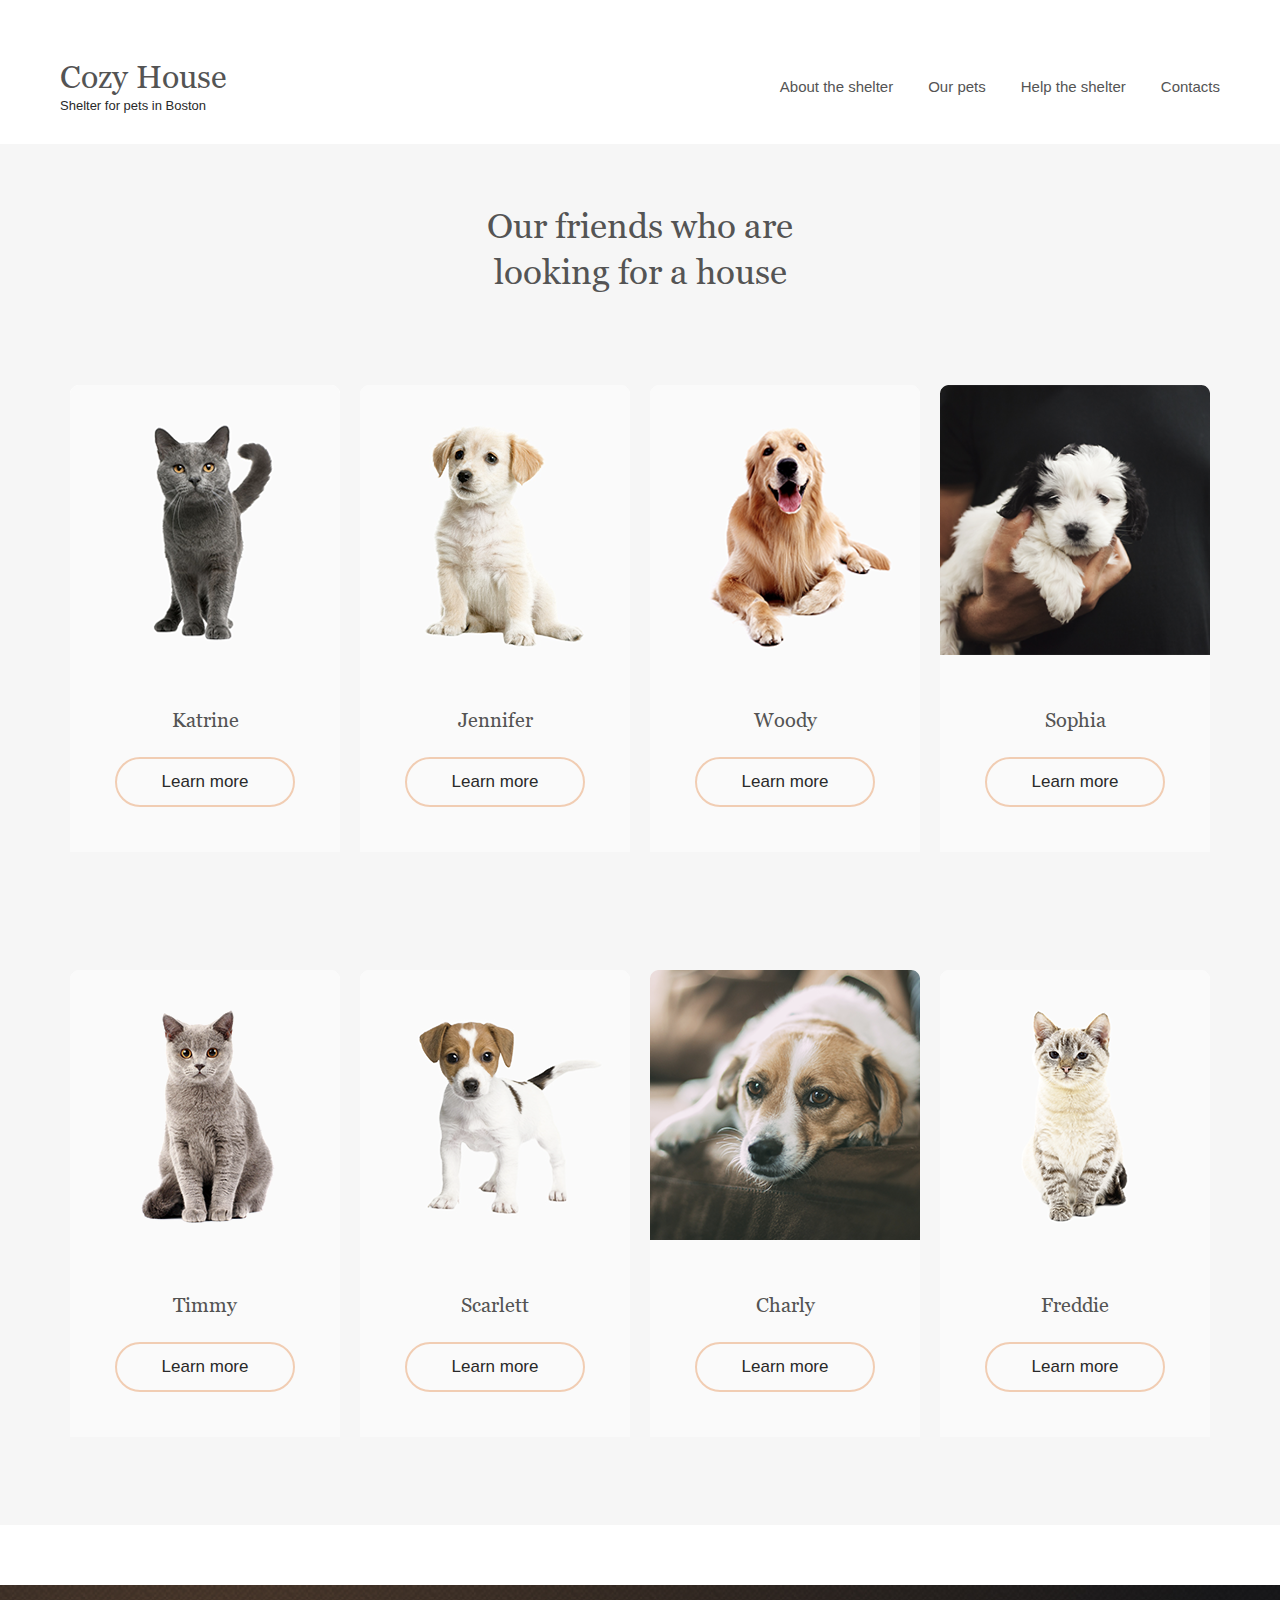
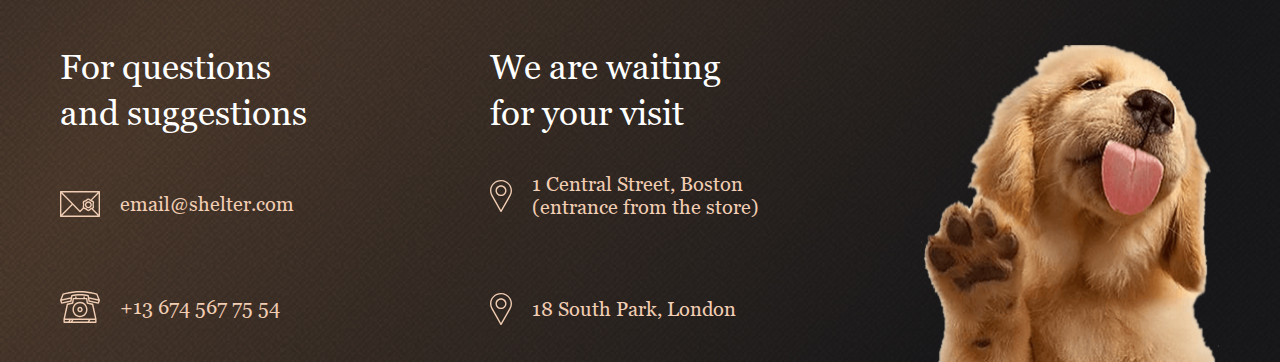
==== commit 279d6cd1: "added json file" ====
--- a/pets.html
+++ b/pets.html
@@ -20,7 +20,7 @@
           </div>
           <ul class="nav__list">
             <li class="nav__item">
-              <a href="#about__shelter" class="nav__link pets__link"
+              <a href="index.html#about__shelter" target="_blank" class="nav__link pets__link"
                 >About the shelter</a
               >
             </li>
@@ -82,7 +82,7 @@
               <p class="footer__text">18 South Park, London</p>
             </div>
           </div>
-          <img src="./img/footer-puppy.png" alt="footer-puppy" />
+          <img class="footer__dog" src="./img/footer-puppy.png" alt="footer-puppy" />
         </div>
       </div>
     </footer>
--- a/style.css
+++ b/style.css
@@ -20,7 +20,7 @@
  
 }
 .header {
-background: url(./img/start-screen-background.jpg );
+background: url(../assets/images/start-screen-background.jpg );
 background-repeat: no-repeat;
 background-size: cover;
 
@@ -129,7 +129,6 @@
   
 }
 .about__title{
-  
   font-weight: 400;
   font-size: 35px;
   line-height: 130%;
@@ -150,11 +149,54 @@
   color: #4C4C4C;
   padding:25px 0;
 }
+
 .friends{
+  position:relative;
   background-color:#F6F6F6;
   padding:80px 0 100px;
   text-align: center;
 }
+
+.btn__left,
+.btn__right{
+  position:absolute;
+  top:50%;
+  width:40px;
+  height:40px;
+  cursor:pointer;
+  border: 2px solid #FDDCC4;
+  border-radius: 50%;
+}
+.btn__left{
+  left:60px;
+  z-index:2;
+  
+
+}
+.btn__right{
+  right:75px;
+
+}
+
+.btn__right:hover,
+.btn__left:hover {
+  background-color:#FDDCC4;
+}
+.btn__left::before,
+.btn__right:after {
+  position:absolute;
+  top:20%;
+  z-index:1;
+  cursor: pointer;
+}
+.btn__left::before{
+  left:10px;
+  content:url(../img/Arrow.svg);
+}
+.btn__right:after {
+  right:10px;
+  content:url(../img/Arrow-right.svg);
+}
 .friends__title{
   font-weight: 400;
   font-size: 35px;
@@ -167,15 +209,45 @@
 
 .friends__wrap{
   display:flex;
-  justify-content: space-around;
-  margin:60px 0;
-}
+  justify-content: space-between;
+  margin:60px auto;
+  max-width:900px;
+  overflow: hidden;
+}
+.carousel{
+  display:flex;
+  position:relative;
+  left:-1000px;
+}
+@keyframes move-right {
+  from {left: -1000px;}
+  to {left: -1700px;}
+}
+
+.transition-right {
+  animation-name: move-right;
+  animation-duration: 5s;
+}
+
+
+@keyframes move-left {
+  from {left: -1000px;}
+  to {left: 0px;}
+}
+
+.transition-left {
+  animation-name: move-left;
+  animation-duration: 5s;
+}
+
 .friends__item{
   background: #FAFAFA;
   width:270px;
   text-align: center;
   border-radius: 9px 9px 0px 0px;
   cursor:pointer;
+  margin-right:60px;
+  
 }
 
 .friends__text{
@@ -316,7 +388,7 @@
   color: #545454;
 }
 .footer{
-  background-image:url(./img/footer-gradient-background.jpg);
+  background-image:url(../assets/images/footer-gradient-background.jpg);
   background-size: cover;
   background-repeat: no-repeat;
 }
@@ -358,6 +430,8 @@
 .pets__wrap{
   display: flex;
   flex-wrap: wrap;
+  justify-content: space-around;
+   margin:60px 0;
 }
 .pets__item{
   margin: 30px 0 88px;
@@ -379,40 +453,7 @@
   padding-bottom: 30px;
 }
 
-.friends__wrap{
-  position:relative;
-
-}
-.friends__wrap::before {
-  position:absolute;
-  top:50%;
-  left:-40px;
-  content:"";
-  border: 2px solid #F1CDB3;
-  width:40px;
-  height:40px;
-  border-radius: 50%;
-  cursor: pointer;
- 
-
-}
-.friends__wrap::after {
-  position:absolute;
-  top:50%;
-  right:-40px;
-  content:"";
-  border: 2px solid #F1CDB3;
-  width:40px;
-  height:40px;
-  border-radius: 50%;
-  cursor:pointer;
- 
-
-}
-.swiper {
-  width: 600px;
-  height: 300px;
-}
+
 .popup__back{
   position:fixed;
   top:0;
@@ -509,6 +550,12 @@
 }
 
 @media screen and (max-width: 768px){
+  .carousel{
+    max-width:100%;
+  }
+nav{
+  display:none;
+}
 .hero__row
  {
   flex-direction:column;
@@ -527,7 +574,7 @@
 }
 .friends__item{
  min-width: 49%;
- margin:0 10px 0 0;
+ margin:20px 0;
 }
 
 .donation__wrap{
@@ -539,12 +586,17 @@
 }
 .footer__wrapper{
   flex-wrap: wrap;
+  justify-content: center;
   align-items: center;
 }
 .footer__dog{
   margin:65px auto;
   margin-bottom: 0;
 }
+.footer__dog{
+  margin:0 auto;
+}
+
 }
 @media screen and (max-width: 576px){
 
